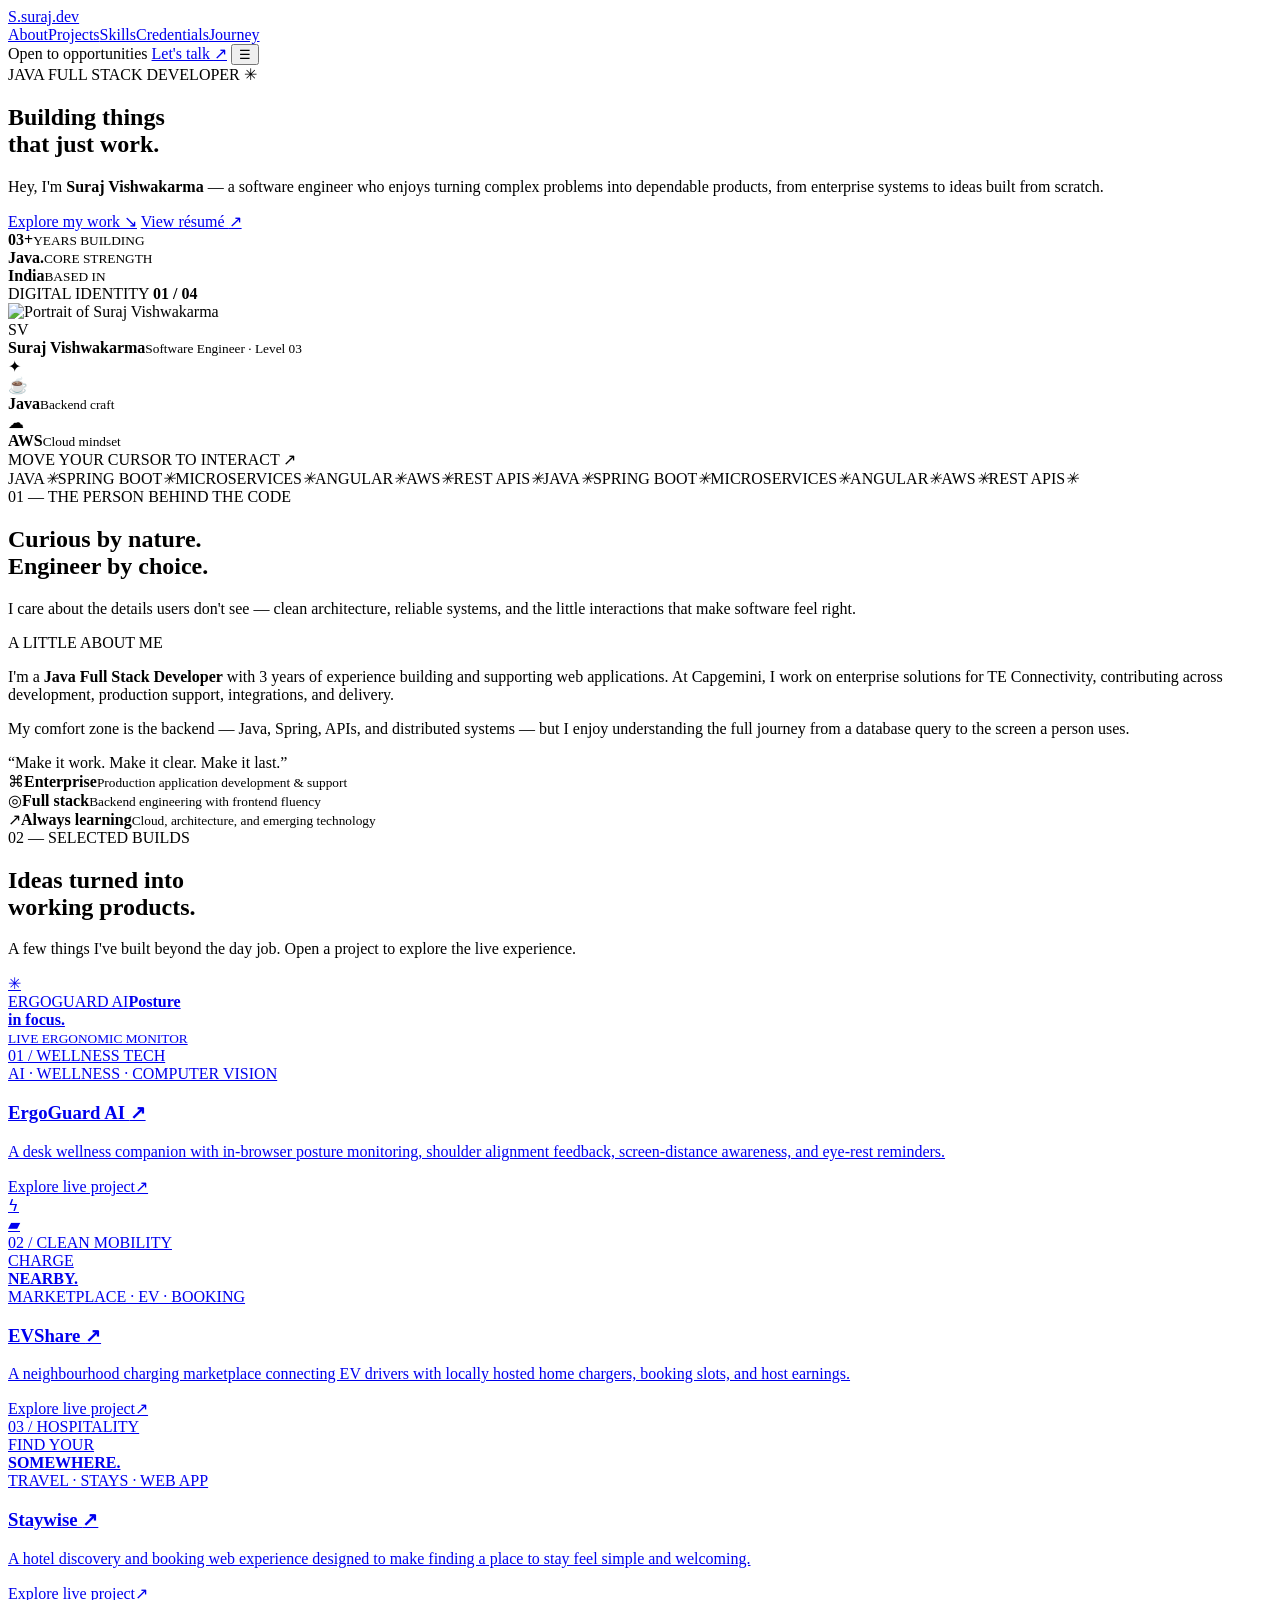
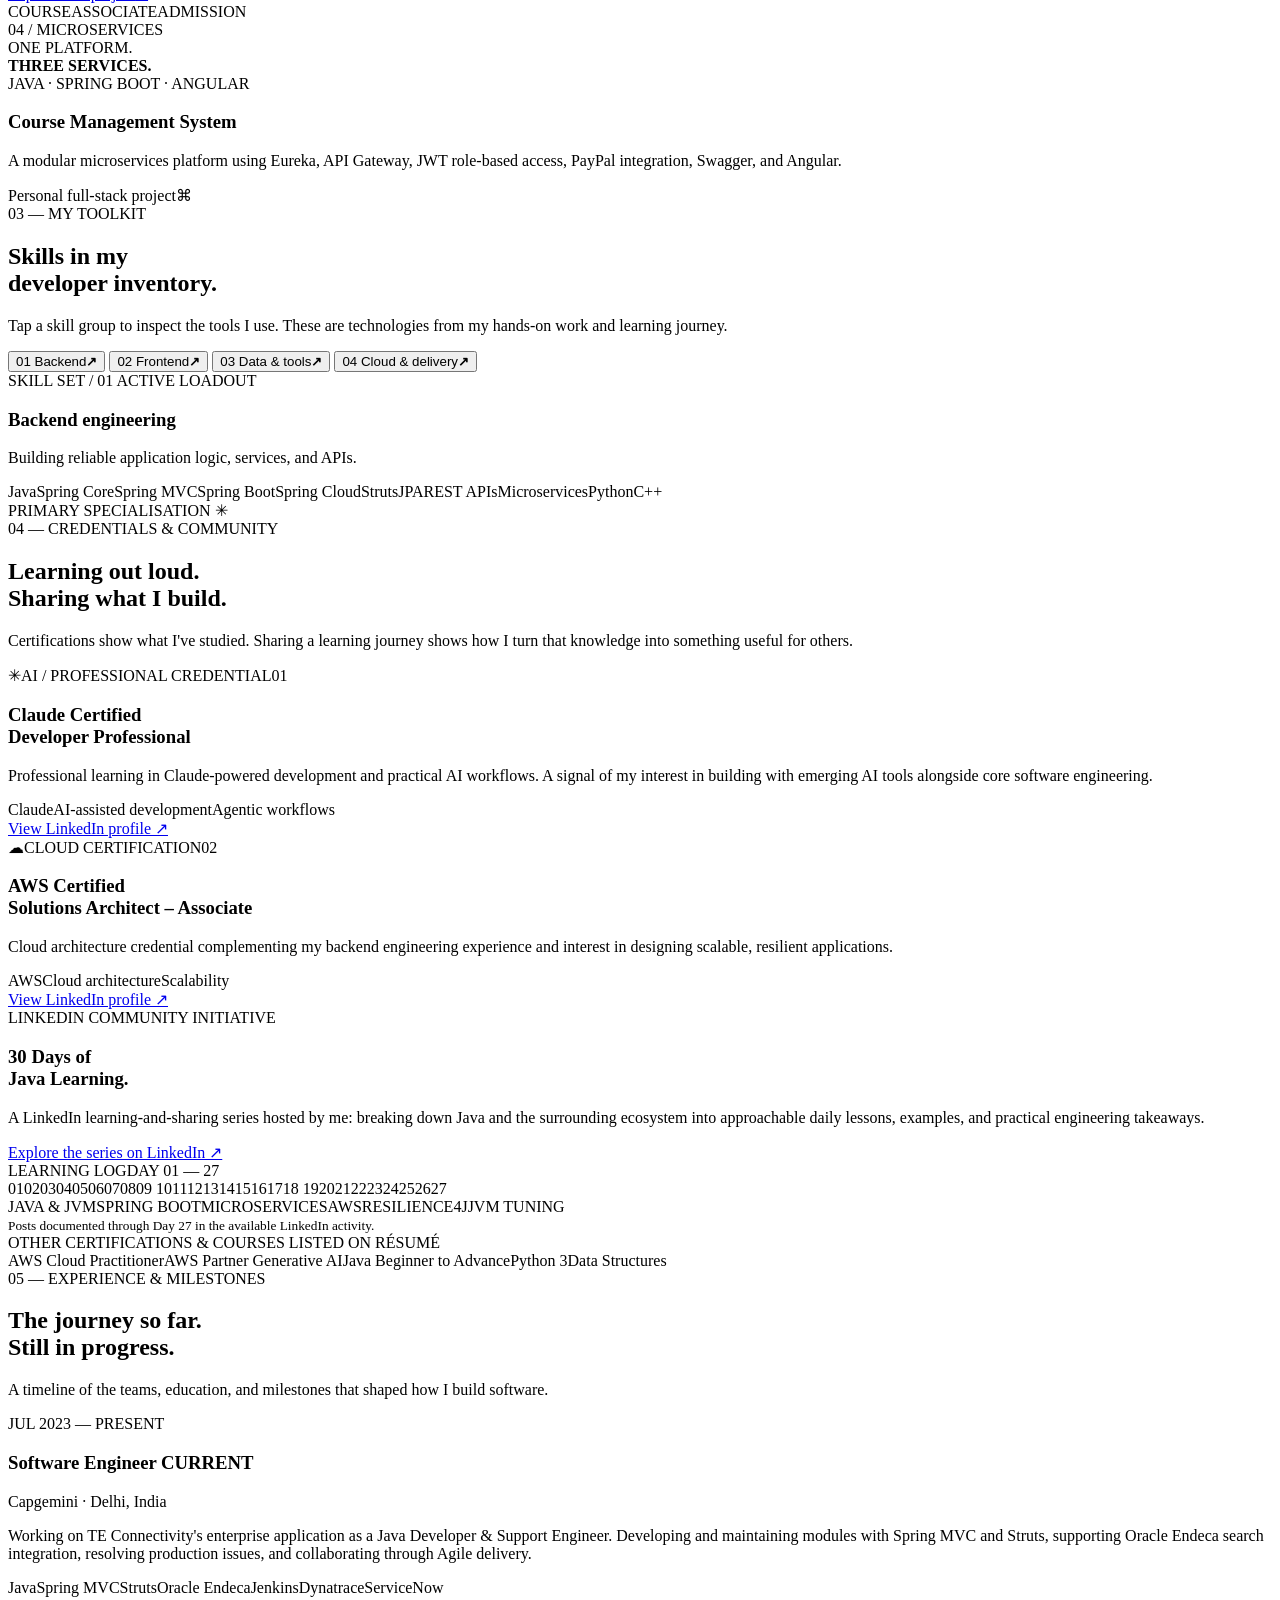
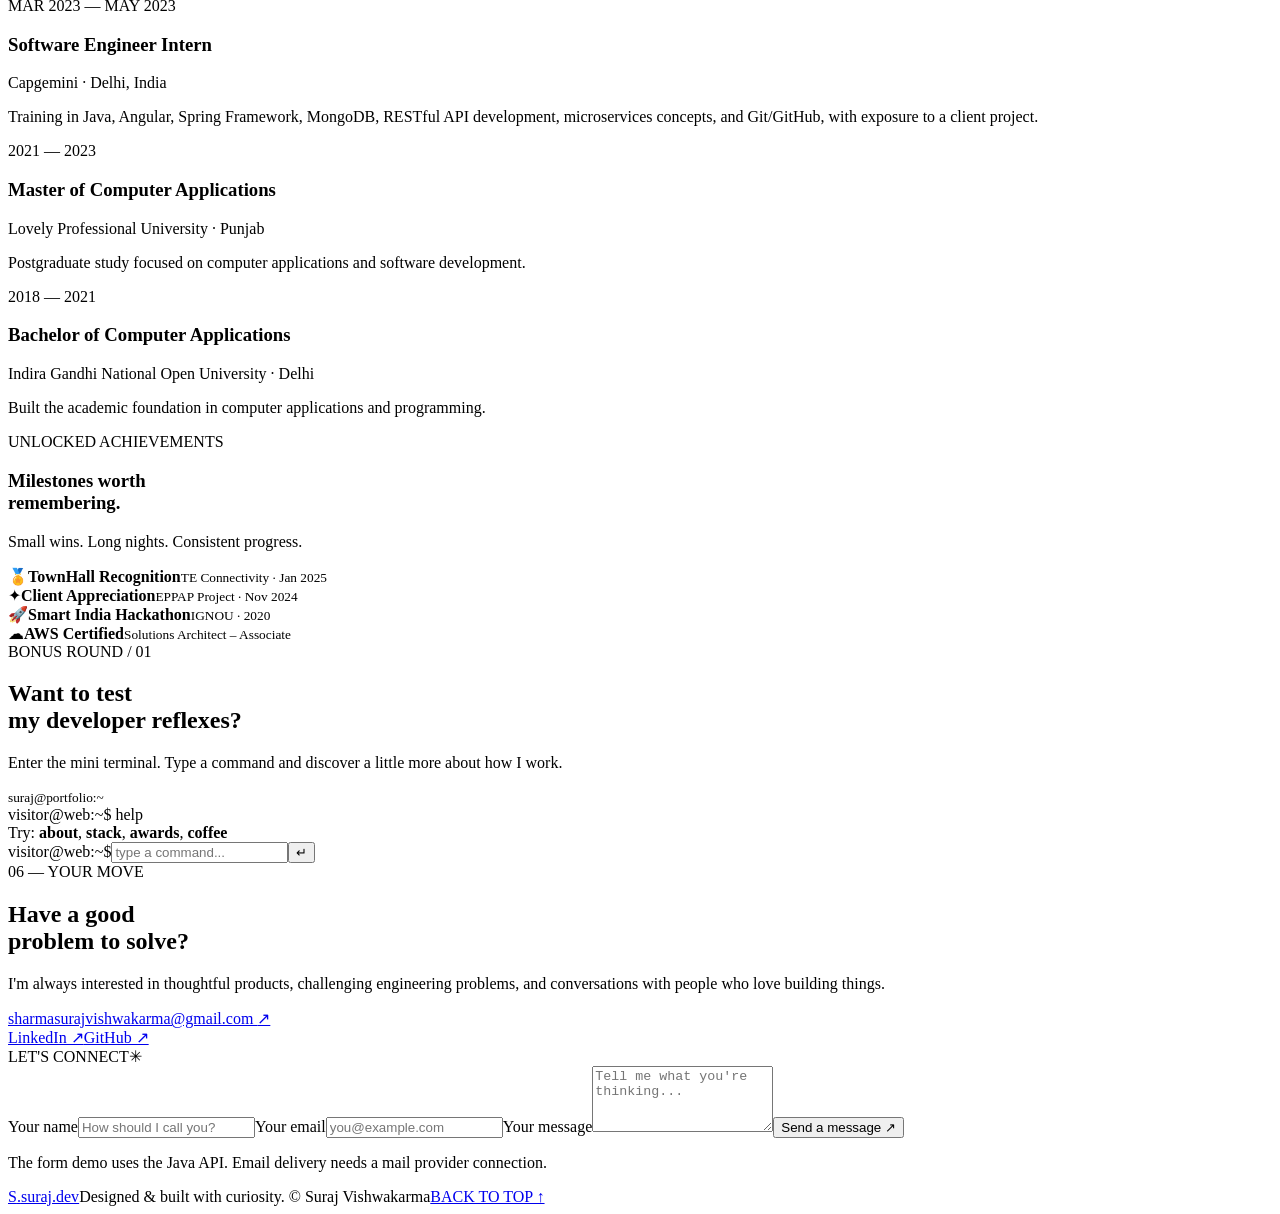
==== src/main/resources/static/index.html @ 5353307d "Portfolio" ====
<!DOCTYPE html>
<html lang="en">
<head>
  <meta charset="UTF-8">
  <meta name="viewport" content="width=device-width, initial-scale=1.0">
  <meta name="theme-color" content="#090d13">
  <meta name="description" content="Suraj Vishwakarma — Java Full Stack Developer building reliable enterprise applications and thoughtful digital products.">
  <title>Suraj Vishwakarma — Java Full Stack Developer</title>
  <link rel="preconnect" href="https://fonts.googleapis.com">
  <link rel="preconnect" href="https://fonts.gstatic.com" crossorigin>
  <link href="https://fonts.googleapis.com/css2?family=DM+Mono:wght@400;500&family=Manrope:wght@400;500;600;700;800&display=swap" rel="stylesheet">
  <link rel="stylesheet" href="/css/styles.css">
</head>
<body>
  <div class="noise"></div>
  <div class="scroll-progress" id="scrollProgress"></div>
  <header class="topbar">
    <a class="brand" href="#home" aria-label="Suraj home"><span class="brand-mark">S<span>.</span></span><span>suraj<span class="muted">.dev</span></span></a>
    <nav class="nav-links" id="navLinks">
      <a href="#about">About</a><a href="#work">Projects</a><a href="#skills">Skills</a><a href="#credentials">Credentials</a><a href="#journey">Journey</a>
    </nav>
    <div class="nav-actions">
      <span class="availability"><i></i> Open to opportunities</span>
      <a class="nav-cta" href="#contact">Let's talk <span>↗</span></a>
      <button class="menu-toggle" id="menuToggle" aria-label="Toggle navigation">☰</button>
    </div>
  </header>

  <main>
    <section class="hero section-shell" id="home">
      <div class="hero-copy">
        <div class="eyebrow"><span class="eyebrow-line"></span> JAVA FULL STACK DEVELOPER <span class="eyebrow-dot">✳</span></div>
        <h1>Building things<br>that <span class="gradient-text">just work.</span></h1>
        <p class="hero-intro">Hey, I'm <strong>Suraj Vishwakarma</strong> — a software engineer who enjoys turning complex problems into dependable products, from enterprise systems to ideas built from scratch.</p>
        <div class="hero-buttons">
          <a class="button button-primary" href="#work">Explore my work <span>↘</span></a>
          <a class="button button-quiet" href="/Suraj_Vishwakarma_Resume.pdf" target="_blank" rel="noreferrer">View résumé <span>↗</span></a>
        </div>
        <div class="hero-meta">
          <div><strong>03<span>+</span></strong><small>YEARS BUILDING</small></div>
          <div><strong>Java<span>.</span></strong><small>CORE STRENGTH</small></div>
          <div><strong>India</strong><small>BASED IN</small></div>
        </div>
      </div>

      <div class="hero-visual">
        <div class="orbit orbit-one"></div><div class="orbit orbit-two"></div>
        <div class="visual-label label-top"><span class="live-pulse"></span> DIGITAL IDENTITY <b>01 / 04</b></div>
        <div id="avatar-stage" aria-label="Interactive 3D portrait scene">
          <div class="avatar-fallback"><img src="/images/suraj.png" alt="Portrait of Suraj Vishwakarma"></div>
          <div class="avatar-caption"><span>SV</span><div><strong>Suraj Vishwakarma</strong><small>Software Engineer · Level 03</small></div><span class="caption-spark">✦</span></div>
        </div>
        <div class="floating-chip chip-java"><span class="chip-icon">☕</span><div><b>Java</b><small>Backend craft</small></div></div>
        <div class="floating-chip chip-cloud"><span class="chip-icon">☁</span><div><b>AWS</b><small>Cloud mindset</small></div></div>
        <div class="visual-label label-bottom">MOVE YOUR CURSOR <span>TO INTERACT ↗</span></div>
      </div>
    </section>

    <section class="ticker" aria-label="Technology stack">
      <div class="ticker-track"><span>JAVA</span><i>✳</i><span>SPRING BOOT</span><i>✳</i><span>MICROSERVICES</span><i>✳</i><span>ANGULAR</span><i>✳</i><span>AWS</span><i>✳</i><span>REST APIS</span><i>✳</i><span>JAVA</span><i>✳</i><span>SPRING BOOT</span><i>✳</i><span>MICROSERVICES</span><i>✳</i><span>ANGULAR</span><i>✳</i><span>AWS</span><i>✳</i><span>REST APIS</span><i>✳</i></div>
    </section>

    <section class="section-shell about-section" id="about">
      <div class="section-heading"><div><span class="section-kicker">01 — THE PERSON BEHIND THE CODE</span><h2>Curious by nature.<br><span class="muted-heading">Engineer by choice.</span></h2></div><p class="heading-aside">I care about the details users don't see — clean architecture, reliable systems, and the little interactions that make software feel right.</p></div>
      <div class="about-grid">
        <article class="about-card main-about">
          <span class="card-index">A LITTLE ABOUT ME</span>
          <p>I'm a <strong>Java Full Stack Developer</strong> with 3 years of experience building and supporting web applications. At Capgemini, I work on enterprise solutions for TE Connectivity, contributing across development, production support, integrations, and delivery.</p>
          <p>My comfort zone is the backend — Java, Spring, APIs, and distributed systems — but I enjoy understanding the full journey from a database query to the screen a person uses.</p>
          <div class="quote-line">“Make it work. Make it clear. Make it last.”</div>
        </article>
        <article class="stat-card"><span class="stat-symbol">⌘</span><strong>Enterprise</strong><small>Production application development & support</small></article>
        <article class="stat-card"><span class="stat-symbol">◎</span><strong>Full stack</strong><small>Backend engineering with frontend fluency</small></article>
        <article class="stat-card"><span class="stat-symbol">↗</span><strong>Always learning</strong><small>Cloud, architecture, and emerging technology</small></article>
      </div>
    </section>

    <section class="section-shell projects-section" id="work">
      <div class="section-heading"><div><span class="section-kicker">02 — SELECTED BUILDS</span><h2>Ideas turned into<br><span class="muted-heading">working products.</span></h2></div><p class="heading-aside">A few things I've built beyond the day job. Open a project to explore the live experience.</p></div>
      <div class="project-grid">
        <a class="project-card project-featured" href="https://ergoguard-ai.onrender.com/" target="_blank" rel="noreferrer">
          <div class="project-art ergo-art"><div class="art-orbit"></div><div class="art-crosshair">✳</div><div class="art-window"><span>ERGOGUARD AI</span><strong>Posture<br>in focus.</strong><div class="mini-metrics"><i></i><i></i><i></i><i></i><i></i></div><small>LIVE ERGONOMIC MONITOR</small></div><span class="art-tag">01 / WELLNESS TECH</span></div>
          <div class="project-info"><div><span class="project-type">AI · WELLNESS · COMPUTER VISION</span><h3>ErgoGuard AI <span>↗</span></h3><p>A desk wellness companion with in-browser posture monitoring, shoulder alignment feedback, screen-distance awareness, and eye-rest reminders.</p></div><div class="project-foot"><span>Explore live project</span><span class="arrow-circle">↗</span></div></div>
        </a>
        <a class="project-card" href="https://evshare-web.onrender.com/" target="_blank" rel="noreferrer">
          <div class="project-art ev-art"><div class="ev-bolt">ϟ</div><div class="ev-road"></div><div class="ev-car">▰</div><span class="art-tag">02 / CLEAN MOBILITY</span><div class="ev-copy">CHARGE<br><b>NEARBY.</b></div></div>
          <div class="project-info"><div><span class="project-type">MARKETPLACE · EV · BOOKING</span><h3>EVShare <span>↗</span></h3><p>A neighbourhood charging marketplace connecting EV drivers with locally hosted home chargers, booking slots, and host earnings.</p></div><div class="project-foot"><span>Explore live project</span><span class="arrow-circle">↗</span></div></div>
        </a>
        <a class="project-card" href="https://staywise-web.onrender.com/" target="_blank" rel="noreferrer">
          <div class="project-art stay-art"><div class="stay-sun"></div><div class="stay-building"><i></i><i></i><i></i><i></i><i></i><i></i></div><span class="art-tag">03 / HOSPITALITY</span><div class="stay-copy">FIND YOUR<br><b>SOMEWHERE.</b></div></div>
          <div class="project-info"><div><span class="project-type">TRAVEL · STAYS · WEB APP</span><h3>Staywise <span>↗</span></h3><p>A hotel discovery and booking web experience designed to make finding a place to stay feel simple and welcoming.</p></div><div class="project-foot"><span>Explore live project</span><span class="arrow-circle">↗</span></div></div>
        </a>
        <article class="project-card">
          <div class="project-art course-art"><div class="course-stack"><span>COURSE</span><span>ASSOCIATE</span><span>ADMISSION</span></div><span class="art-tag">04 / MICROSERVICES</span><div class="course-caption">ONE PLATFORM.<br><b>THREE SERVICES.</b></div></div>
          <div class="project-info"><div><span class="project-type">JAVA · SPRING BOOT · ANGULAR</span><h3>Course Management System</h3><p>A modular microservices platform using Eureka, API Gateway, JWT role-based access, PayPal integration, Swagger, and Angular.</p></div><div class="project-foot"><span>Personal full-stack project</span><span class="arrow-circle">⌘</span></div></div>
        </article>
      </div>
    </section>

    <section class="section-shell skills-section" id="skills">
      <div class="section-heading"><div><span class="section-kicker">03 — MY TOOLKIT</span><h2>Skills in my<br><span class="muted-heading">developer inventory.</span></h2></div><p class="heading-aside">Tap a skill group to inspect the tools I use. These are technologies from my hands-on work and learning journey.</p></div>
      <div class="skills-layout">
        <div class="skill-tabs" role="tablist">
          <button class="skill-tab active" data-skill="backend" role="tab">01 <span>Backend</span><b>↗</b></button>
          <button class="skill-tab" data-skill="frontend" role="tab">02 <span>Frontend</span><b>↗</b></button>
          <button class="skill-tab" data-skill="data" role="tab">03 <span>Data & tools</span><b>↗</b></button>
          <button class="skill-tab" data-skill="cloud" role="tab">04 <span>Cloud & delivery</span><b>↗</b></button>
        </div>
        <div class="skill-panel" id="skillPanel"><div class="skill-panel-top"><span>SKILL SET / 01</span><span class="panel-live"><i></i> ACTIVE LOADOUT</span></div><h3>Backend engineering</h3><p>Building reliable application logic, services, and APIs.</p><div class="skill-pills"><span>Java</span><span>Spring Core</span><span>Spring MVC</span><span>Spring Boot</span><span>Spring Cloud</span><span>Struts</span><span>JPA</span><span>REST APIs</span><span>Microservices</span><span>Python</span><span>C++</span></div><div class="skill-panel-bottom">PRIMARY SPECIALISATION <span>✳</span></div></div>
      </div>
    </section>

    <section class="section-shell credentials-section" id="credentials">
      <div class="section-heading"><div><span class="section-kicker">04 — CREDENTIALS & COMMUNITY</span><h2>Learning out loud.<br><span class="muted-heading">Sharing what I build.</span></h2></div><p class="heading-aside">Certifications show what I've studied. Sharing a learning journey shows how I turn that knowledge into something useful for others.</p></div>
      <div class="credential-grid">
        <article class="credential-card claude-card">
          <div class="credential-top"><span class="credential-icon">✳</span><span class="credential-label">AI / PROFESSIONAL CREDENTIAL</span><span class="credential-number">01</span></div>
          <h3>Claude Certified<br><span>Developer Professional</span></h3>
          <p>Professional learning in Claude-powered development and practical AI workflows. A signal of my interest in building with emerging AI tools alongside core software engineering.</p>
          <div class="credential-tags"><span>Claude</span><span>AI-assisted development</span><span>Agentic workflows</span></div>
          <a href="https://www.linkedin.com/in/surajvishwakarma99" target="_blank" rel="noreferrer">View LinkedIn profile ↗</a>
        </article>
        <article class="credential-card aws-card">
          <div class="credential-top"><span class="credential-icon">☁</span><span class="credential-label">CLOUD CERTIFICATION</span><span class="credential-number">02</span></div>
          <h3>AWS Certified<br><span>Solutions Architect – Associate</span></h3>
          <p>Cloud architecture credential complementing my backend engineering experience and interest in designing scalable, resilient applications.</p>
          <div class="credential-tags"><span>AWS</span><span>Cloud architecture</span><span>Scalability</span></div>
          <a href="https://www.linkedin.com/in/surajvishwakarma99" target="_blank" rel="noreferrer">View LinkedIn profile ↗</a>
        </article>
      </div>
      <article class="learning-feature">
        <div class="learning-copy">
          <span class="section-kicker">LINKEDIN COMMUNITY INITIATIVE</span>
          <h3>30 Days of<br><span class="gradient-text">Java Learning.</span></h3>
          <p>A LinkedIn learning-and-sharing series hosted by me: breaking down Java and the surrounding ecosystem into approachable daily lessons, examples, and practical engineering takeaways.</p>
          <a class="learning-link" href="https://www.linkedin.com/in/surajvishwakarma99" target="_blank" rel="noreferrer">Explore the series on LinkedIn ↗</a>
        </div>
        <div class="learning-progress">
          <div class="learning-progress-head"><span>LEARNING LOG</span><span>DAY 01 — 27</span></div>
          <div class="learning-days" aria-label="Days 1 to 27 of the learning series">
            <span>01</span><span>02</span><span>03</span><span>04</span><span>05</span><span>06</span><span>07</span><span>08</span><span>09</span>
            <span>10</span><span>11</span><span>12</span><span>13</span><span>14</span><span>15</span><span>16</span><span>17</span><span>18</span>
            <span>19</span><span>20</span><span>21</span><span>22</span><span>23</span><span>24</span><span>25</span><span>26</span><span>27</span>
          </div>
          <div class="learning-topics"><span>JAVA & JVM</span><span>SPRING BOOT</span><span>MICROSERVICES</span><span>AWS</span><span>RESILIENCE4J</span><span>JVM TUNING</span></div>
          <small>Posts documented through Day 27 in the available LinkedIn activity.</small>
        </div>
      </article>
      <div class="other-certifications">
        <span class="section-kicker">OTHER CERTIFICATIONS & COURSES LISTED ON RÉSUMÉ</span>
        <div class="other-cert-list"><span>AWS Cloud Practitioner</span><span>AWS Partner Generative AI</span><span>Java Beginner to Advance</span><span>Python 3</span><span>Data Structures</span></div>
      </div>
    </section>

    <section class="section-shell journey-section" id="journey">
      <div class="section-heading"><div><span class="section-kicker">05 — EXPERIENCE & MILESTONES</span><h2>The journey so far.<br><span class="muted-heading">Still in progress.</span></h2></div><p class="heading-aside">A timeline of the teams, education, and milestones that shaped how I build software.</p></div>
      <div class="timeline">
        <div class="timeline-item"><div class="timeline-date">JUL 2023 — PRESENT</div><div class="timeline-marker active-marker"></div><div class="timeline-content"><div class="timeline-top"><h3>Software Engineer <span class="current-tag">CURRENT</span></h3><span>Capgemini · Delhi, India</span></div><p>Working on TE Connectivity's enterprise application as a Java Developer & Support Engineer. Developing and maintaining modules with Spring MVC and Struts, supporting Oracle Endeca search integration, resolving production issues, and collaborating through Agile delivery.</p><div class="timeline-tags"><span>Java</span><span>Spring MVC</span><span>Struts</span><span>Oracle Endeca</span><span>Jenkins</span><span>Dynatrace</span><span>ServiceNow</span></div></div></div>
        <div class="timeline-item"><div class="timeline-date">MAR 2023 — MAY 2023</div><div class="timeline-marker"></div><div class="timeline-content"><div class="timeline-top"><h3>Software Engineer Intern</h3><span>Capgemini · Delhi, India</span></div><p>Training in Java, Angular, Spring Framework, MongoDB, RESTful API development, microservices concepts, and Git/GitHub, with exposure to a client project.</p></div></div>
        <div class="timeline-item"><div class="timeline-date">2021 — 2023</div><div class="timeline-marker"></div><div class="timeline-content"><div class="timeline-top"><h3>Master of Computer Applications</h3><span>Lovely Professional University · Punjab</span></div><p>Postgraduate study focused on computer applications and software development.</p></div></div>
        <div class="timeline-item"><div class="timeline-date">2018 — 2021</div><div class="timeline-marker"></div><div class="timeline-content"><div class="timeline-top"><h3>Bachelor of Computer Applications</h3><span>Indira Gandhi National Open University · Delhi</span></div><p>Built the academic foundation in computer applications and programming.</p></div></div>
      </div>
      <div class="achievement-row">
        <div class="achievement-intro"><span class="section-kicker">UNLOCKED ACHIEVEMENTS</span><h3>Milestones worth<br>remembering.</h3><p>Small wins. Long nights. Consistent progress.</p></div>
        <div class="achievement"><span class="achievement-icon">🏅</span><b>TownHall Recognition</b><small>TE Connectivity · Jan 2025</small></div>
        <div class="achievement"><span class="achievement-icon">✦</span><b>Client Appreciation</b><small>EPPAP Project · Nov 2024</small></div>
        <div class="achievement"><span class="achievement-icon">🚀</span><b>Smart India Hackathon</b><small>IGNOU · 2020</small></div>
        <div class="achievement"><span class="achievement-icon">☁</span><b>AWS Certified</b><small>Solutions Architect – Associate</small></div>
      </div>
    </section>

    <section class="section-shell side-quests">
      <div class="quest-card"><div><span class="section-kicker">BONUS ROUND / 01</span><h2>Want to test<br>my <span class="gradient-text">developer reflexes?</span></h2><p>Enter the mini terminal. Type a command and discover a little more about how I work.</p></div><div class="terminal"><div class="terminal-bar"><span></span><span></span><span></span><small>suraj@portfolio:~</small></div><div class="terminal-body"><div class="terminal-line">visitor@web:~$ <span>help</span></div><div class="terminal-output" id="terminalOutput">Try: <b>about</b>, <b>stack</b>, <b>awards</b>, <b>coffee</b></div><form id="terminalForm"><label for="terminalInput">visitor@web:~$</label><input id="terminalInput" autocomplete="off" spellcheck="false" placeholder="type a command..." aria-label="Terminal command"><button aria-label="Run command">↵</button></form></div></div></div>
    </section>

    <section class="section-shell contact-section" id="contact">
      <div class="contact-left"><span class="section-kicker">06 — YOUR MOVE</span><h2>Have a good<br>problem to <span class="gradient-text">solve?</span></h2><p>I'm always interested in thoughtful products, challenging engineering problems, and conversations with people who love building things.</p><a class="email-link" href="mailto:sharmasurajvishwakarma@gmail.com">sharmasurajvishwakarma@gmail.com <span>↗</span></a><div class="social-links"><a href="https://www.linkedin.com/in/surajvishwakarma99" target="_blank" rel="noreferrer">LinkedIn ↗</a><a href="https://github.com/surajwakka" target="_blank" rel="noreferrer">GitHub ↗</a></div></div>
      <form class="contact-form" id="contactForm"><div class="form-heading"><span>LET'S CONNECT</span><span class="form-spark">✳</span></div><label>Your name<input name="name" required maxlength="80" placeholder="How should I call you?"></label><label>Your email<input name="email" type="email" required maxlength="160" placeholder="you@example.com"></label><label>Your message<textarea name="message" required maxlength="2000" rows="4" placeholder="Tell me what you're thinking..."></textarea></label><button class="button button-primary form-submit" type="submit">Send a message <span>↗</span></button><p class="form-status" id="formStatus" aria-live="polite">The form demo uses the Java API. Email delivery needs a mail provider connection.</p></form>
    </section>
  </main>

  <footer class="footer"><a class="brand" href="#home"><span class="brand-mark">S<span>.</span></span><span>suraj<span class="muted">.dev</span></span></a><span>Designed & built with curiosity. © <span id="year"></span> Suraj Vishwakarma</span><a href="#home">BACK TO TOP ↑</a></footer>
  <div class="toast" id="toast"></div>
  <script type="module" src="/js/app.js"></script>
</body>
</html>
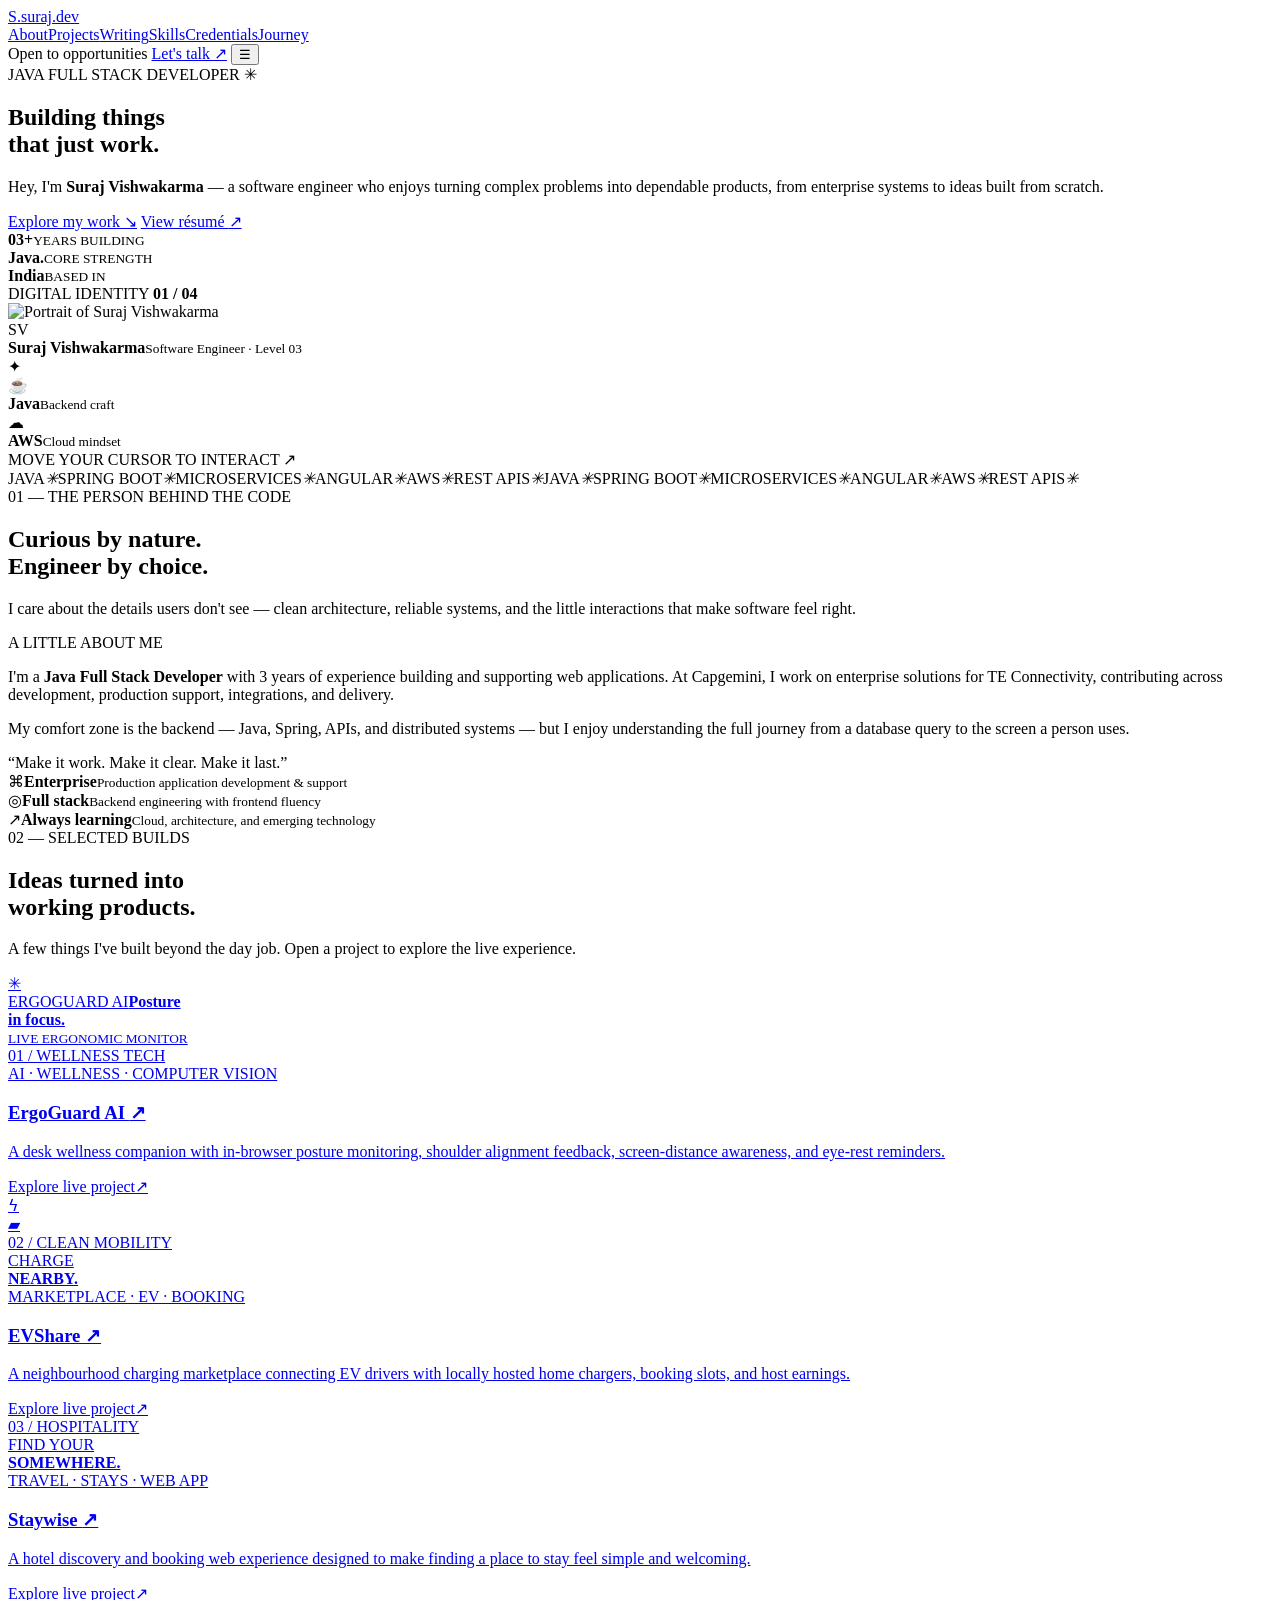
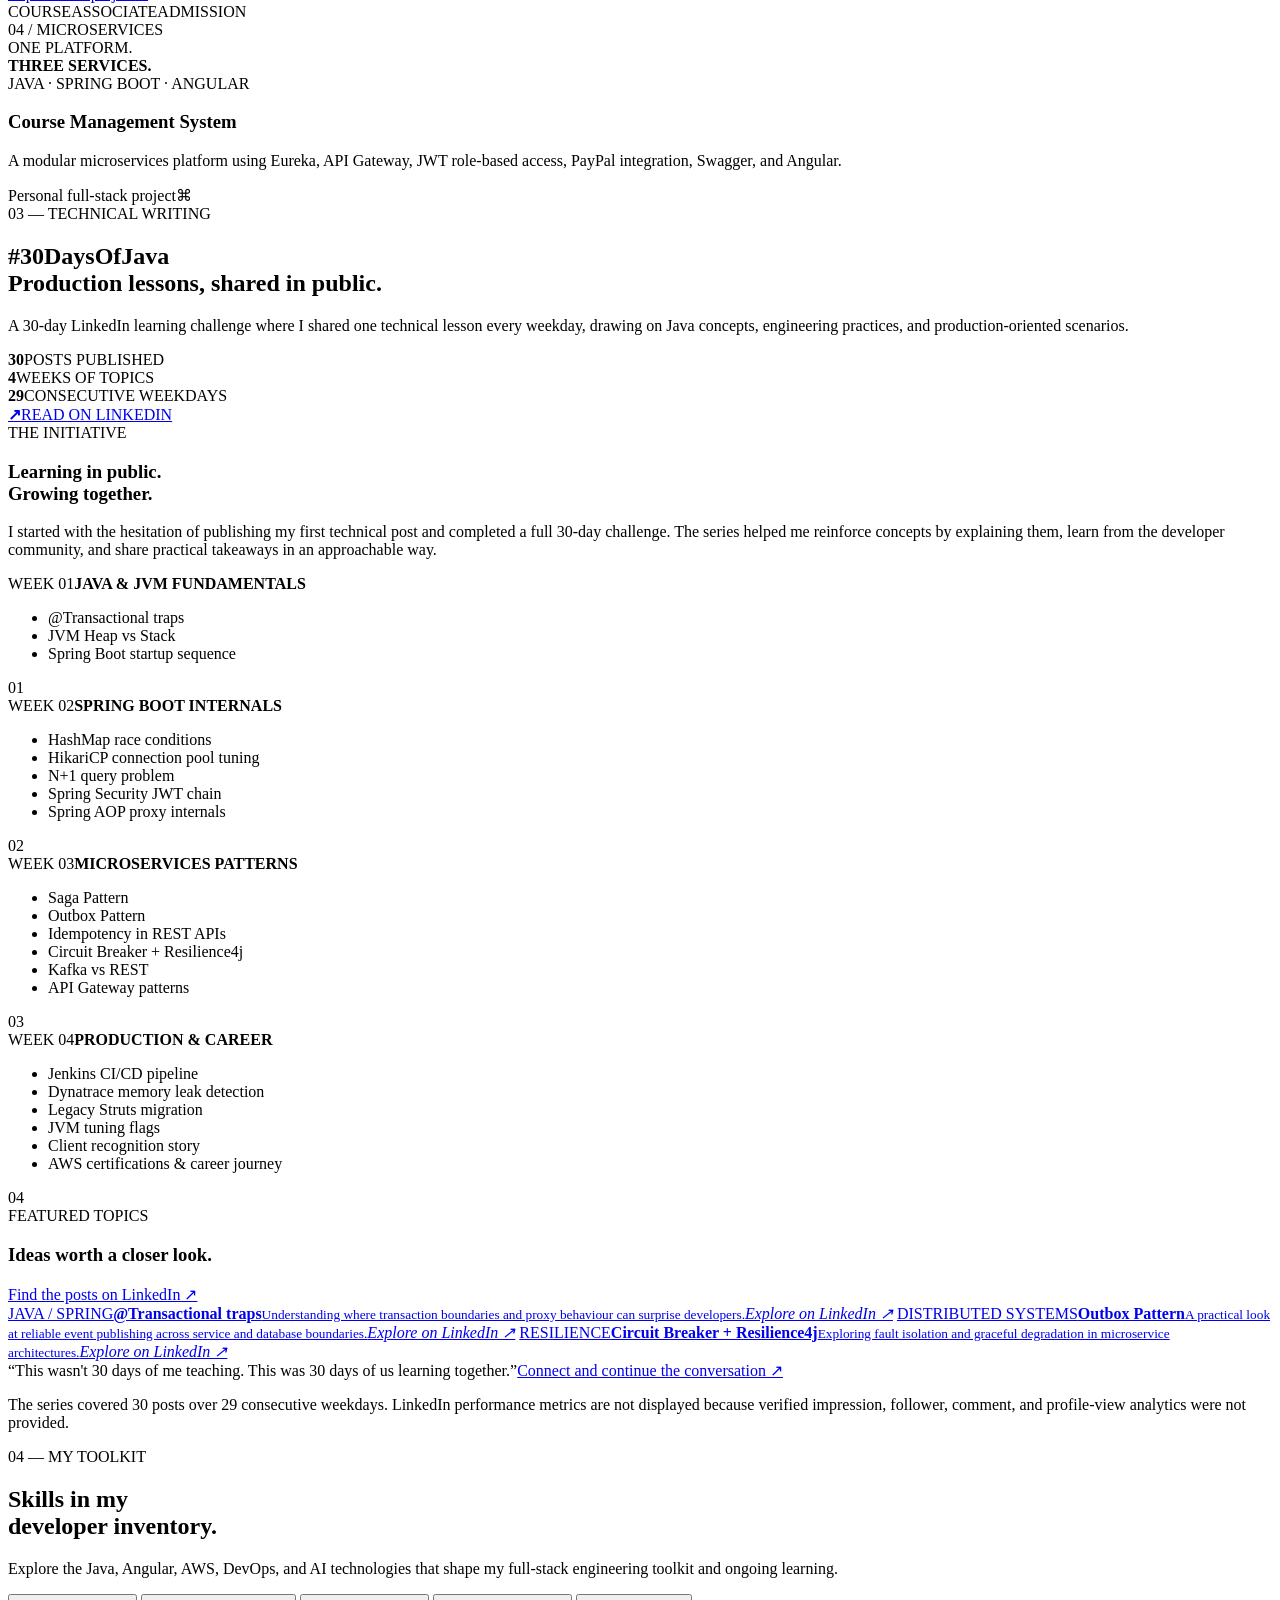
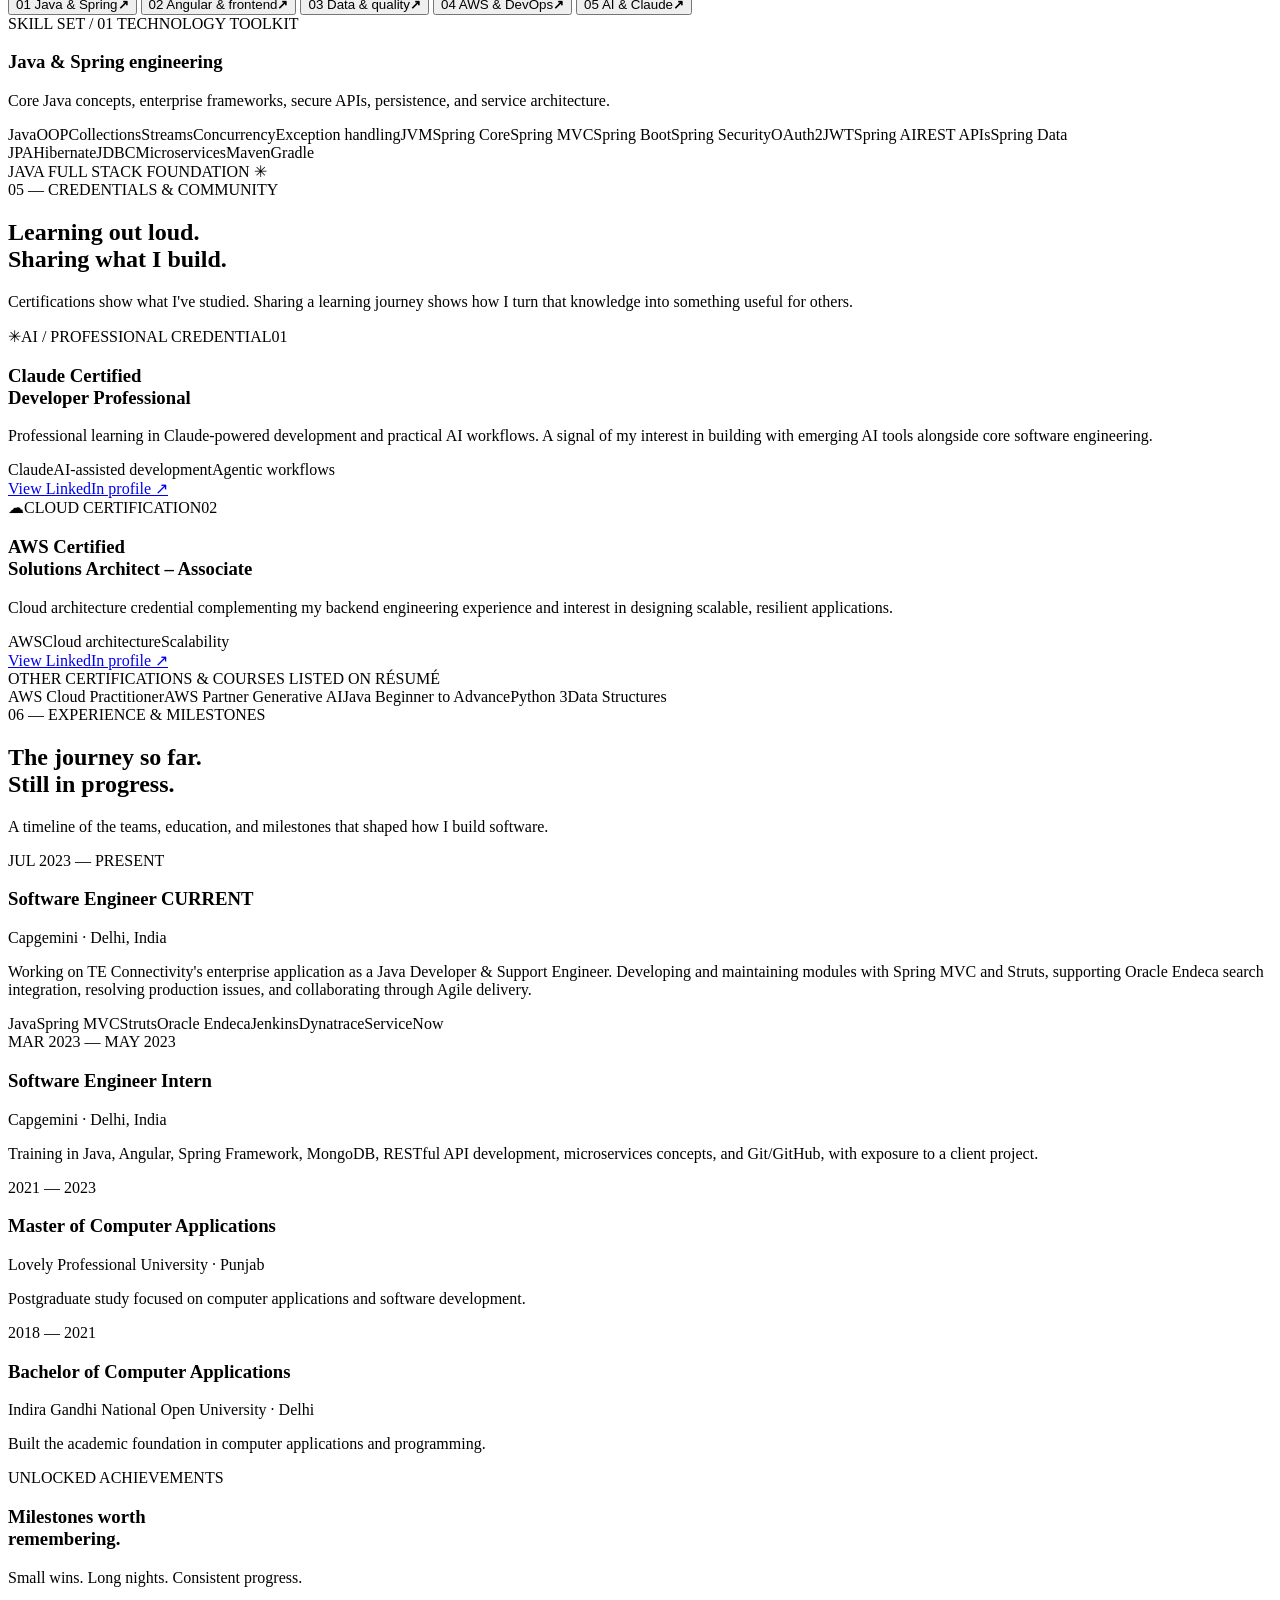
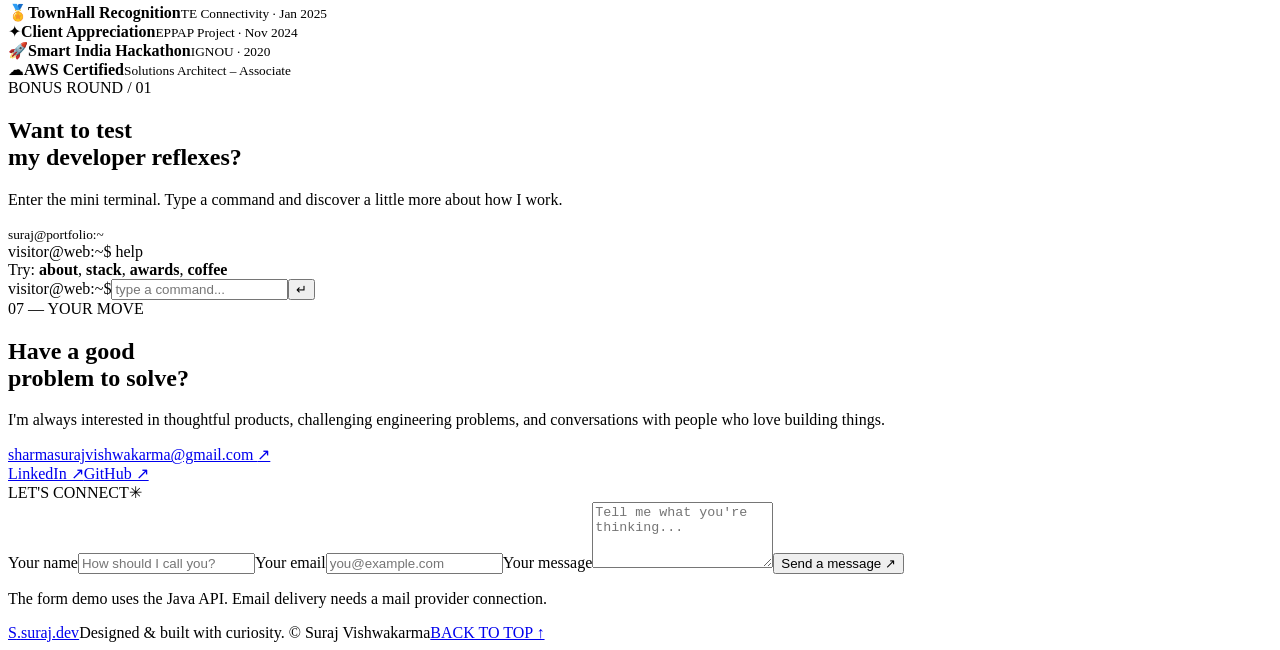
==== commit 6eed8d37: "Updated Skills and Certification" ====
--- a/src/main/resources/static/index.html
+++ b/src/main/resources/static/index.html
@@ -17,7 +17,7 @@
   <header class="topbar">
     <a class="brand" href="#home" aria-label="Suraj home"><span class="brand-mark">S<span>.</span></span><span>suraj<span class="muted">.dev</span></span></a>
     <nav class="nav-links" id="navLinks">
-      <a href="#about">About</a><a href="#work">Projects</a><a href="#skills">Skills</a><a href="#credentials">Credentials</a><a href="#journey">Journey</a>
+      <a href="#about">About</a><a href="#work">Projects</a><a href="#writing">Writing</a><a href="#skills">Skills</a><a href="#credentials">Credentials</a><a href="#journey">Journey</a>
     </nav>
     <div class="nav-actions">
       <span class="availability"><i></i> Open to opportunities</span>
@@ -97,21 +97,52 @@
       </div>
     </section>
 
+    <section class="section-shell writing-section" id="writing">
+      <div class="section-heading"><div><span class="section-kicker">03 — TECHNICAL WRITING</span><h2>#30DaysOfJava<br><span class="muted-heading">Production lessons, shared in public.</span></h2></div><p class="heading-aside">A 30-day LinkedIn learning challenge where I shared one technical lesson every weekday, drawing on Java concepts, engineering practices, and production-oriented scenarios.</p></div>
+      <div class="writing-stats">
+        <div><strong>30</strong><span>POSTS PUBLISHED</span></div>
+        <div><strong>4</strong><span>WEEKS OF TOPICS</span></div>
+        <div><strong>29</strong><span>CONSECUTIVE WEEKDAYS</span></div>
+        <a href="https://www.linkedin.com/in/surajvishwakarma99" target="_blank" rel="noreferrer"><strong>↗</strong><span>READ ON LINKEDIN</span></a>
+      </div>
+      <div class="writing-intro">
+        <div><span class="section-kicker">THE INITIATIVE</span><h3>Learning in public.<br><span class="gradient-text">Growing together.</span></h3></div>
+        <p>I started with the hesitation of publishing my first technical post and completed a full 30-day challenge. The series helped me reinforce concepts by explaining them, learn from the developer community, and share practical takeaways in an approachable way.</p>
+      </div>
+      <div class="writing-weeks">
+        <article class="writing-week"><div class="week-head"><span>WEEK 01</span><b>JAVA & JVM FUNDAMENTALS</b></div><ul><li>@Transactional traps</li><li>JVM Heap vs Stack</li><li>Spring Boot startup sequence</li></ul><span class="week-mark">01</span></article>
+        <article class="writing-week"><div class="week-head"><span>WEEK 02</span><b>SPRING BOOT INTERNALS</b></div><ul><li>HashMap race conditions</li><li>HikariCP connection pool tuning</li><li>N+1 query problem</li><li>Spring Security JWT chain</li><li>Spring AOP proxy internals</li></ul><span class="week-mark">02</span></article>
+        <article class="writing-week"><div class="week-head"><span>WEEK 03</span><b>MICROSERVICES PATTERNS</b></div><ul><li>Saga Pattern</li><li>Outbox Pattern</li><li>Idempotency in REST APIs</li><li>Circuit Breaker + Resilience4j</li><li>Kafka vs REST</li><li>API Gateway patterns</li></ul><span class="week-mark">03</span></article>
+        <article class="writing-week"><div class="week-head"><span>WEEK 04</span><b>PRODUCTION & CAREER</b></div><ul><li>Jenkins CI/CD pipeline</li><li>Dynatrace memory leak detection</li><li>Legacy Struts migration</li><li>JVM tuning flags</li><li>Client recognition story</li><li>AWS certifications & career journey</li></ul><span class="week-mark">04</span></article>
+      </div>
+      <div class="featured-writing">
+        <div class="featured-writing-heading"><div><span class="section-kicker">FEATURED TOPICS</span><h3>Ideas worth a closer look.</h3></div><a href="https://www.linkedin.com/in/surajvishwakarma99" target="_blank" rel="noreferrer">Find the posts on LinkedIn ↗</a></div>
+        <div class="featured-posts">
+          <a href="https://www.linkedin.com/in/surajvishwakarma99" target="_blank" rel="noreferrer"><span>JAVA / SPRING</span><b>@Transactional traps</b><small>Understanding where transaction boundaries and proxy behaviour can surprise developers.</small><i>Explore on LinkedIn ↗</i></a>
+          <a href="https://www.linkedin.com/in/surajvishwakarma99" target="_blank" rel="noreferrer"><span>DISTRIBUTED SYSTEMS</span><b>Outbox Pattern</b><small>A practical look at reliable event publishing across service and database boundaries.</small><i>Explore on LinkedIn ↗</i></a>
+          <a href="https://www.linkedin.com/in/surajvishwakarma99" target="_blank" rel="noreferrer"><span>RESILIENCE</span><b>Circuit Breaker + Resilience4j</b><small>Exploring fault isolation and graceful degradation in microservice architectures.</small><i>Explore on LinkedIn ↗</i></a>
+        </div>
+      </div>
+      <div class="writing-reflection"><span>“This wasn't 30 days of me teaching. This was 30 days of us learning together.”</span><a href="https://www.linkedin.com/in/surajvishwakarma99" target="_blank" rel="noreferrer">Connect and continue the conversation ↗</a></div>
+      <p class="writing-note">The series covered 30 posts over 29 consecutive weekdays. LinkedIn performance metrics are not displayed because verified impression, follower, comment, and profile-view analytics were not provided.</p>
+    </section>
+
     <section class="section-shell skills-section" id="skills">
-      <div class="section-heading"><div><span class="section-kicker">03 — MY TOOLKIT</span><h2>Skills in my<br><span class="muted-heading">developer inventory.</span></h2></div><p class="heading-aside">Tap a skill group to inspect the tools I use. These are technologies from my hands-on work and learning journey.</p></div>
+      <div class="section-heading"><div><span class="section-kicker">04 — MY TOOLKIT</span><h2>Skills in my<br><span class="muted-heading">developer inventory.</span></h2></div><p class="heading-aside">Explore the Java, Angular, AWS, DevOps, and AI technologies that shape my full-stack engineering toolkit and ongoing learning.</p></div>
       <div class="skills-layout">
         <div class="skill-tabs" role="tablist">
-          <button class="skill-tab active" data-skill="backend" role="tab">01 <span>Backend</span><b>↗</b></button>
-          <button class="skill-tab" data-skill="frontend" role="tab">02 <span>Frontend</span><b>↗</b></button>
-          <button class="skill-tab" data-skill="data" role="tab">03 <span>Data & tools</span><b>↗</b></button>
-          <button class="skill-tab" data-skill="cloud" role="tab">04 <span>Cloud & delivery</span><b>↗</b></button>
+          <button class="skill-tab active" data-skill="backend" role="tab">01 <span>Java & Spring</span><b>↗</b></button>
+          <button class="skill-tab" data-skill="frontend" role="tab">02 <span>Angular & frontend</span><b>↗</b></button>
+          <button class="skill-tab" data-skill="data" role="tab">03 <span>Data & quality</span><b>↗</b></button>
+          <button class="skill-tab" data-skill="cloud" role="tab">04 <span>AWS & DevOps</span><b>↗</b></button>
+          <button class="skill-tab" data-skill="ai" role="tab">05 <span>AI & Claude</span><b>↗</b></button>
         </div>
-        <div class="skill-panel" id="skillPanel"><div class="skill-panel-top"><span>SKILL SET / 01</span><span class="panel-live"><i></i> ACTIVE LOADOUT</span></div><h3>Backend engineering</h3><p>Building reliable application logic, services, and APIs.</p><div class="skill-pills"><span>Java</span><span>Spring Core</span><span>Spring MVC</span><span>Spring Boot</span><span>Spring Cloud</span><span>Struts</span><span>JPA</span><span>REST APIs</span><span>Microservices</span><span>Python</span><span>C++</span></div><div class="skill-panel-bottom">PRIMARY SPECIALISATION <span>✳</span></div></div>
+        <div class="skill-panel" id="skillPanel"><div class="skill-panel-top"><span>SKILL SET / 01</span><span class="panel-live"><i></i> TECHNOLOGY TOOLKIT</span></div><h3>Java & Spring engineering</h3><p>Core Java concepts, enterprise frameworks, secure APIs, persistence, and service architecture.</p><div class="skill-pills"><span>Java</span><span>OOP</span><span>Collections</span><span>Streams</span><span>Concurrency</span><span>Exception handling</span><span>JVM</span><span>Spring Core</span><span>Spring MVC</span><span>Spring Boot</span><span>Spring Security</span><span>OAuth2</span><span>JWT</span><span>Spring AI</span><span>REST APIs</span><span>Spring Data JPA</span><span>Hibernate</span><span>JDBC</span><span>Microservices</span><span>Maven</span><span>Gradle</span></div><div class="skill-panel-bottom">JAVA FULL STACK FOUNDATION <span>✳</span></div></div>
       </div>
     </section>
 
     <section class="section-shell credentials-section" id="credentials">
-      <div class="section-heading"><div><span class="section-kicker">04 — CREDENTIALS & COMMUNITY</span><h2>Learning out loud.<br><span class="muted-heading">Sharing what I build.</span></h2></div><p class="heading-aside">Certifications show what I've studied. Sharing a learning journey shows how I turn that knowledge into something useful for others.</p></div>
+      <div class="section-heading"><div><span class="section-kicker">05 — CREDENTIALS & COMMUNITY</span><h2>Learning out loud.<br><span class="muted-heading">Sharing what I build.</span></h2></div><p class="heading-aside">Certifications show what I've studied. Sharing a learning journey shows how I turn that knowledge into something useful for others.</p></div>
       <div class="credential-grid">
         <article class="credential-card claude-card">
           <div class="credential-top"><span class="credential-icon">✳</span><span class="credential-label">AI / PROFESSIONAL CREDENTIAL</span><span class="credential-number">01</span></div>
@@ -128,24 +159,6 @@
           <a href="https://www.linkedin.com/in/surajvishwakarma99" target="_blank" rel="noreferrer">View LinkedIn profile ↗</a>
         </article>
       </div>
-      <article class="learning-feature">
-        <div class="learning-copy">
-          <span class="section-kicker">LINKEDIN COMMUNITY INITIATIVE</span>
-          <h3>30 Days of<br><span class="gradient-text">Java Learning.</span></h3>
-          <p>A LinkedIn learning-and-sharing series hosted by me: breaking down Java and the surrounding ecosystem into approachable daily lessons, examples, and practical engineering takeaways.</p>
-          <a class="learning-link" href="https://www.linkedin.com/in/surajvishwakarma99" target="_blank" rel="noreferrer">Explore the series on LinkedIn ↗</a>
-        </div>
-        <div class="learning-progress">
-          <div class="learning-progress-head"><span>LEARNING LOG</span><span>DAY 01 — 27</span></div>
-          <div class="learning-days" aria-label="Days 1 to 27 of the learning series">
-            <span>01</span><span>02</span><span>03</span><span>04</span><span>05</span><span>06</span><span>07</span><span>08</span><span>09</span>
-            <span>10</span><span>11</span><span>12</span><span>13</span><span>14</span><span>15</span><span>16</span><span>17</span><span>18</span>
-            <span>19</span><span>20</span><span>21</span><span>22</span><span>23</span><span>24</span><span>25</span><span>26</span><span>27</span>
-          </div>
-          <div class="learning-topics"><span>JAVA & JVM</span><span>SPRING BOOT</span><span>MICROSERVICES</span><span>AWS</span><span>RESILIENCE4J</span><span>JVM TUNING</span></div>
-          <small>Posts documented through Day 27 in the available LinkedIn activity.</small>
-        </div>
-      </article>
       <div class="other-certifications">
         <span class="section-kicker">OTHER CERTIFICATIONS & COURSES LISTED ON RÉSUMÉ</span>
         <div class="other-cert-list"><span>AWS Cloud Practitioner</span><span>AWS Partner Generative AI</span><span>Java Beginner to Advance</span><span>Python 3</span><span>Data Structures</span></div>
@@ -153,7 +166,7 @@
     </section>
 
     <section class="section-shell journey-section" id="journey">
-      <div class="section-heading"><div><span class="section-kicker">05 — EXPERIENCE & MILESTONES</span><h2>The journey so far.<br><span class="muted-heading">Still in progress.</span></h2></div><p class="heading-aside">A timeline of the teams, education, and milestones that shaped how I build software.</p></div>
+      <div class="section-heading"><div><span class="section-kicker">06 — EXPERIENCE & MILESTONES</span><h2>The journey so far.<br><span class="muted-heading">Still in progress.</span></h2></div><p class="heading-aside">A timeline of the teams, education, and milestones that shaped how I build software.</p></div>
       <div class="timeline">
         <div class="timeline-item"><div class="timeline-date">JUL 2023 — PRESENT</div><div class="timeline-marker active-marker"></div><div class="timeline-content"><div class="timeline-top"><h3>Software Engineer <span class="current-tag">CURRENT</span></h3><span>Capgemini · Delhi, India</span></div><p>Working on TE Connectivity's enterprise application as a Java Developer & Support Engineer. Developing and maintaining modules with Spring MVC and Struts, supporting Oracle Endeca search integration, resolving production issues, and collaborating through Agile delivery.</p><div class="timeline-tags"><span>Java</span><span>Spring MVC</span><span>Struts</span><span>Oracle Endeca</span><span>Jenkins</span><span>Dynatrace</span><span>ServiceNow</span></div></div></div>
         <div class="timeline-item"><div class="timeline-date">MAR 2023 — MAY 2023</div><div class="timeline-marker"></div><div class="timeline-content"><div class="timeline-top"><h3>Software Engineer Intern</h3><span>Capgemini · Delhi, India</span></div><p>Training in Java, Angular, Spring Framework, MongoDB, RESTful API development, microservices concepts, and Git/GitHub, with exposure to a client project.</p></div></div>
@@ -174,7 +187,7 @@
     </section>
 
     <section class="section-shell contact-section" id="contact">
-      <div class="contact-left"><span class="section-kicker">06 — YOUR MOVE</span><h2>Have a good<br>problem to <span class="gradient-text">solve?</span></h2><p>I'm always interested in thoughtful products, challenging engineering problems, and conversations with people who love building things.</p><a class="email-link" href="mailto:sharmasurajvishwakarma@gmail.com">sharmasurajvishwakarma@gmail.com <span>↗</span></a><div class="social-links"><a href="https://www.linkedin.com/in/surajvishwakarma99" target="_blank" rel="noreferrer">LinkedIn ↗</a><a href="https://github.com/surajwakka" target="_blank" rel="noreferrer">GitHub ↗</a></div></div>
+      <div class="contact-left"><span class="section-kicker">07 — YOUR MOVE</span><h2>Have a good<br>problem to <span class="gradient-text">solve?</span></h2><p>I'm always interested in thoughtful products, challenging engineering problems, and conversations with people who love building things.</p><a class="email-link" href="mailto:sharmasurajvishwakarma@gmail.com">sharmasurajvishwakarma@gmail.com <span>↗</span></a><div class="social-links"><a href="https://www.linkedin.com/in/surajvishwakarma99" target="_blank" rel="noreferrer">LinkedIn ↗</a><a href="https://github.com/surajwakka" target="_blank" rel="noreferrer">GitHub ↗</a></div></div>
       <form class="contact-form" id="contactForm"><div class="form-heading"><span>LET'S CONNECT</span><span class="form-spark">✳</span></div><label>Your name<input name="name" required maxlength="80" placeholder="How should I call you?"></label><label>Your email<input name="email" type="email" required maxlength="160" placeholder="you@example.com"></label><label>Your message<textarea name="message" required maxlength="2000" rows="4" placeholder="Tell me what you're thinking..."></textarea></label><button class="button button-primary form-submit" type="submit">Send a message <span>↗</span></button><p class="form-status" id="formStatus" aria-live="polite">The form demo uses the Java API. Email delivery needs a mail provider connection.</p></form>
     </section>
   </main>
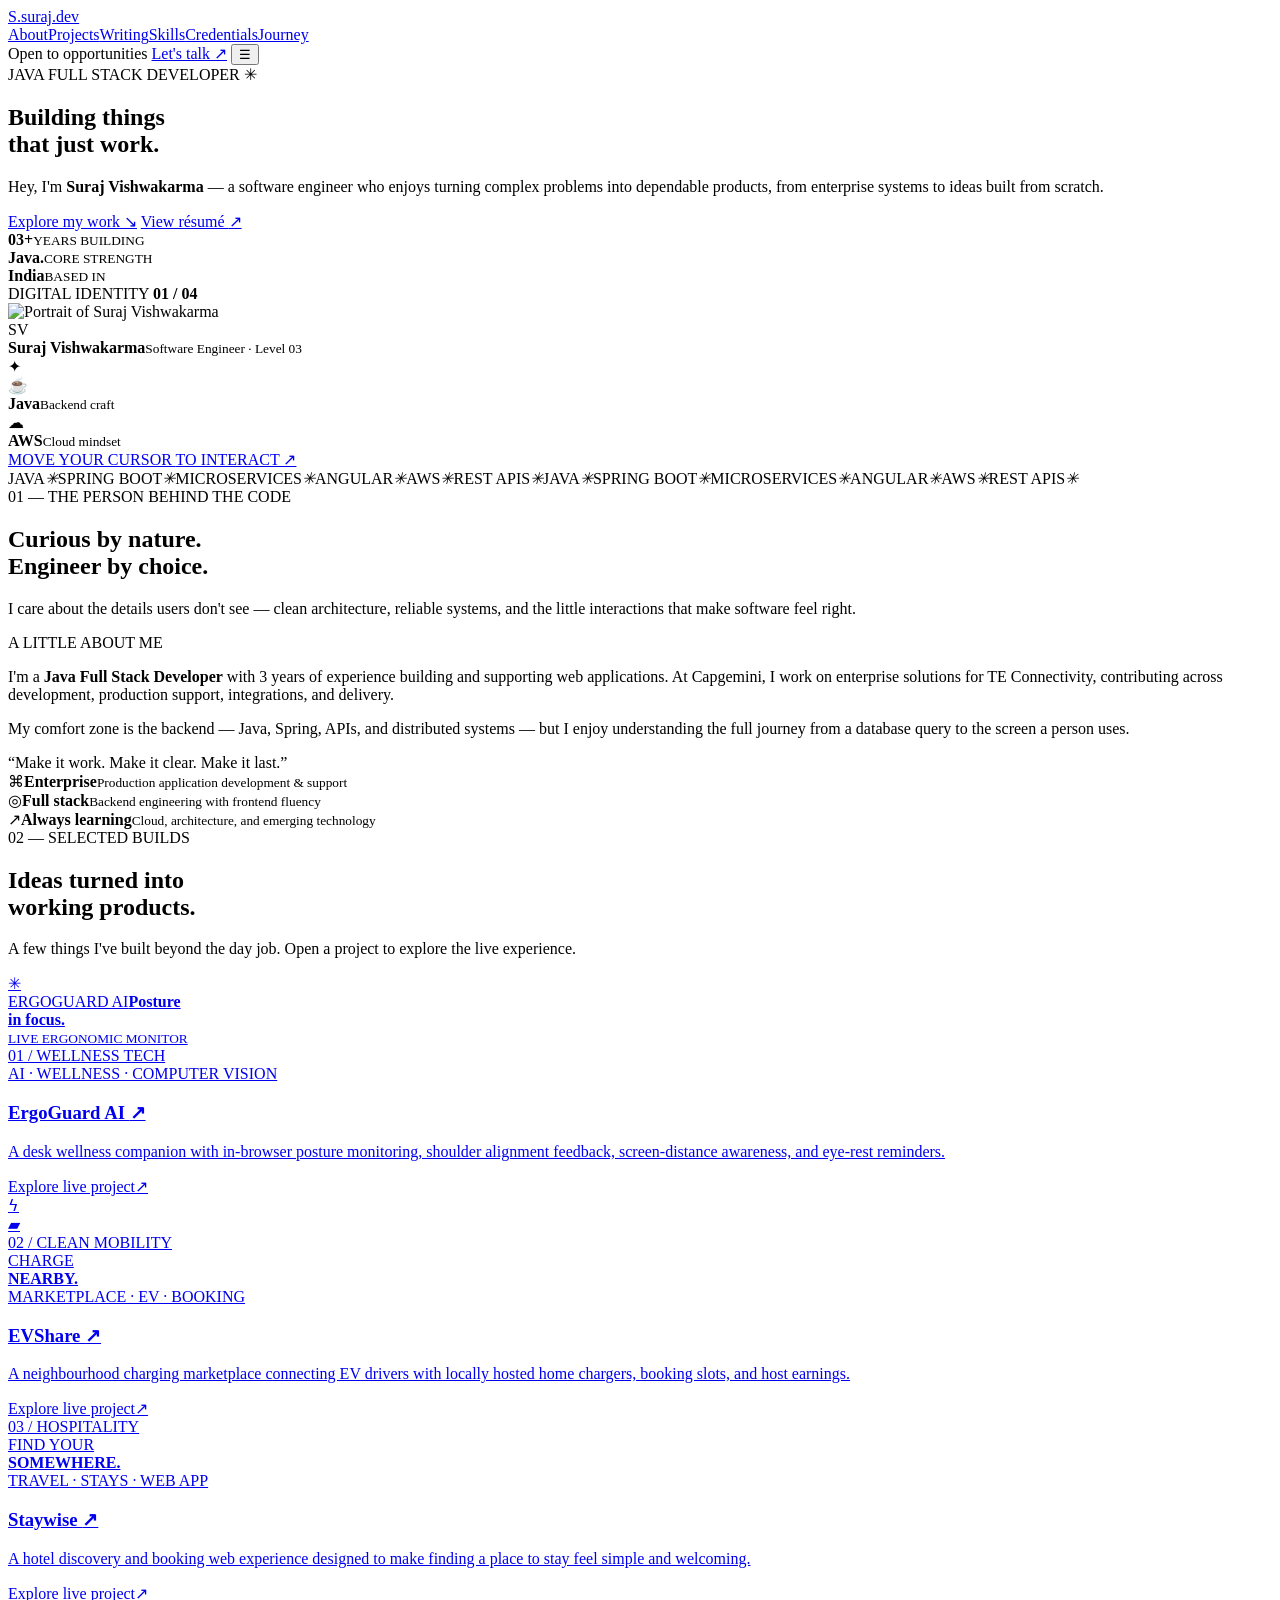
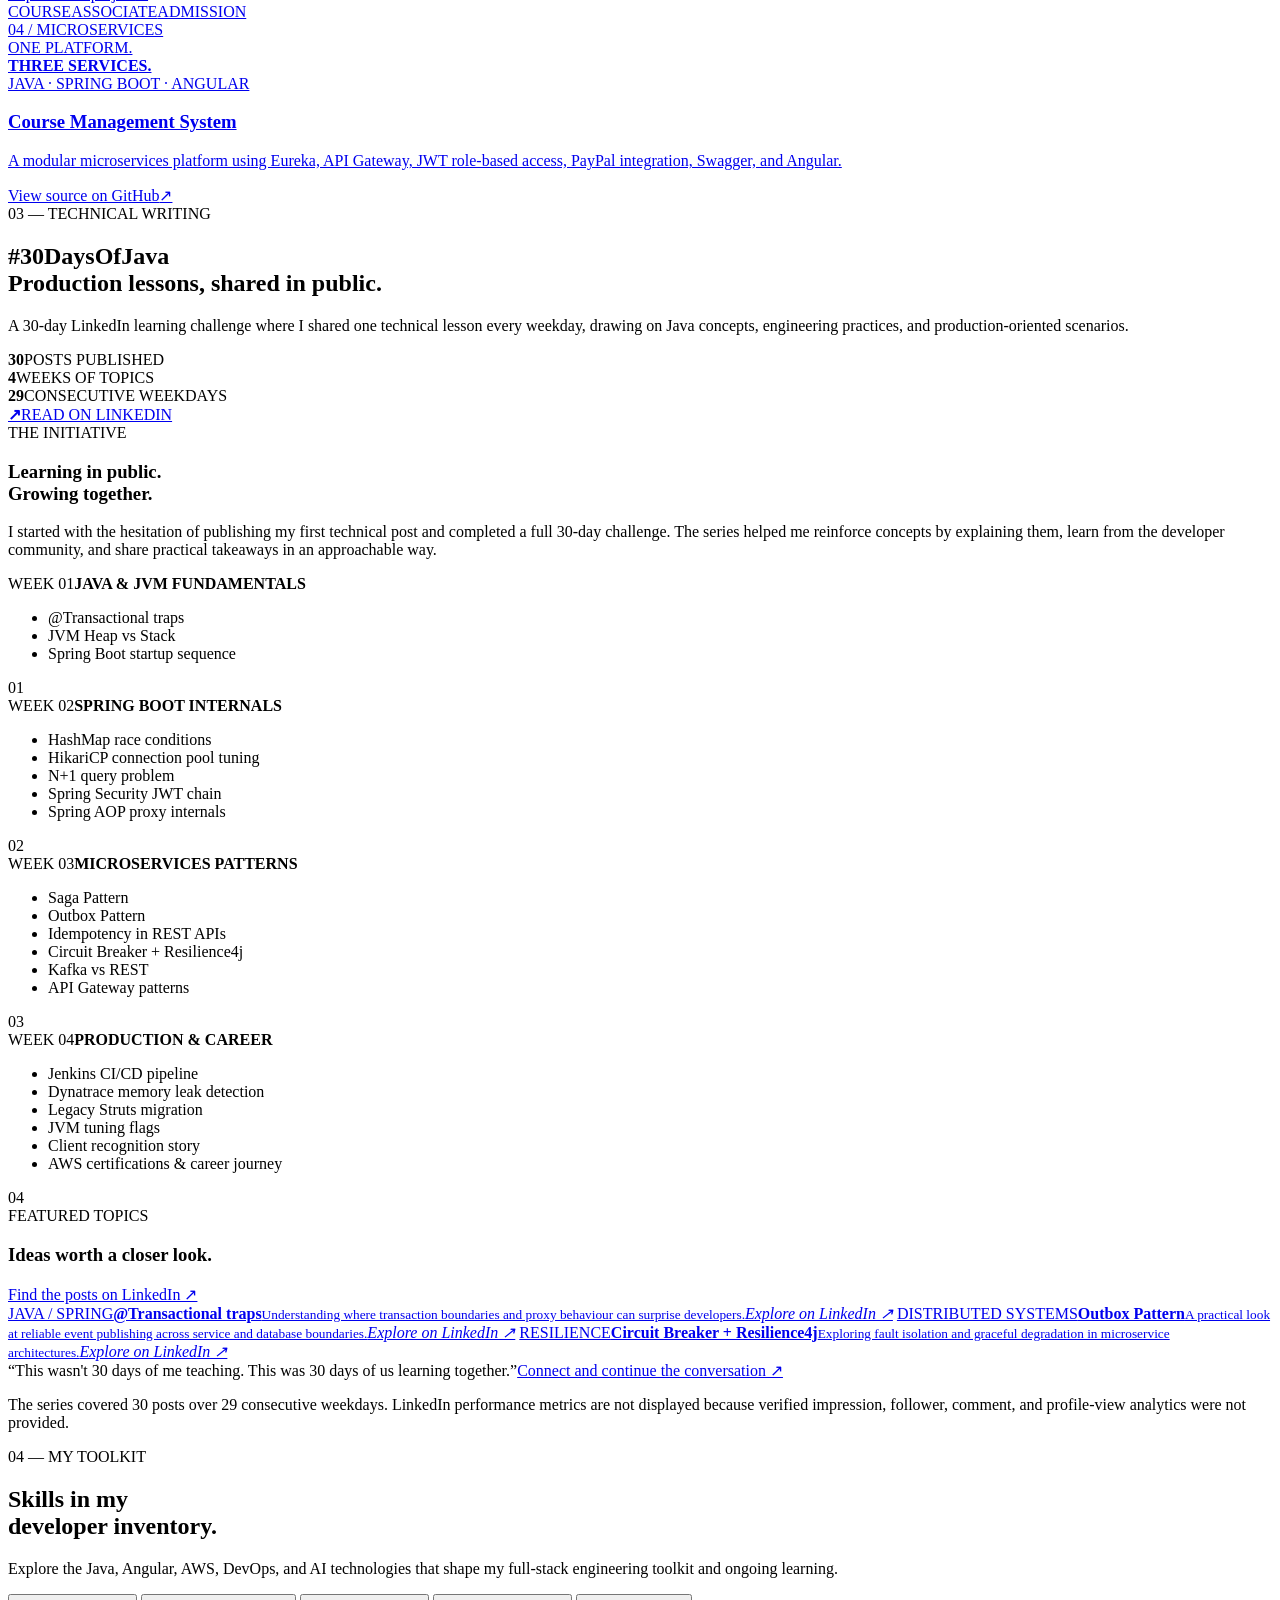
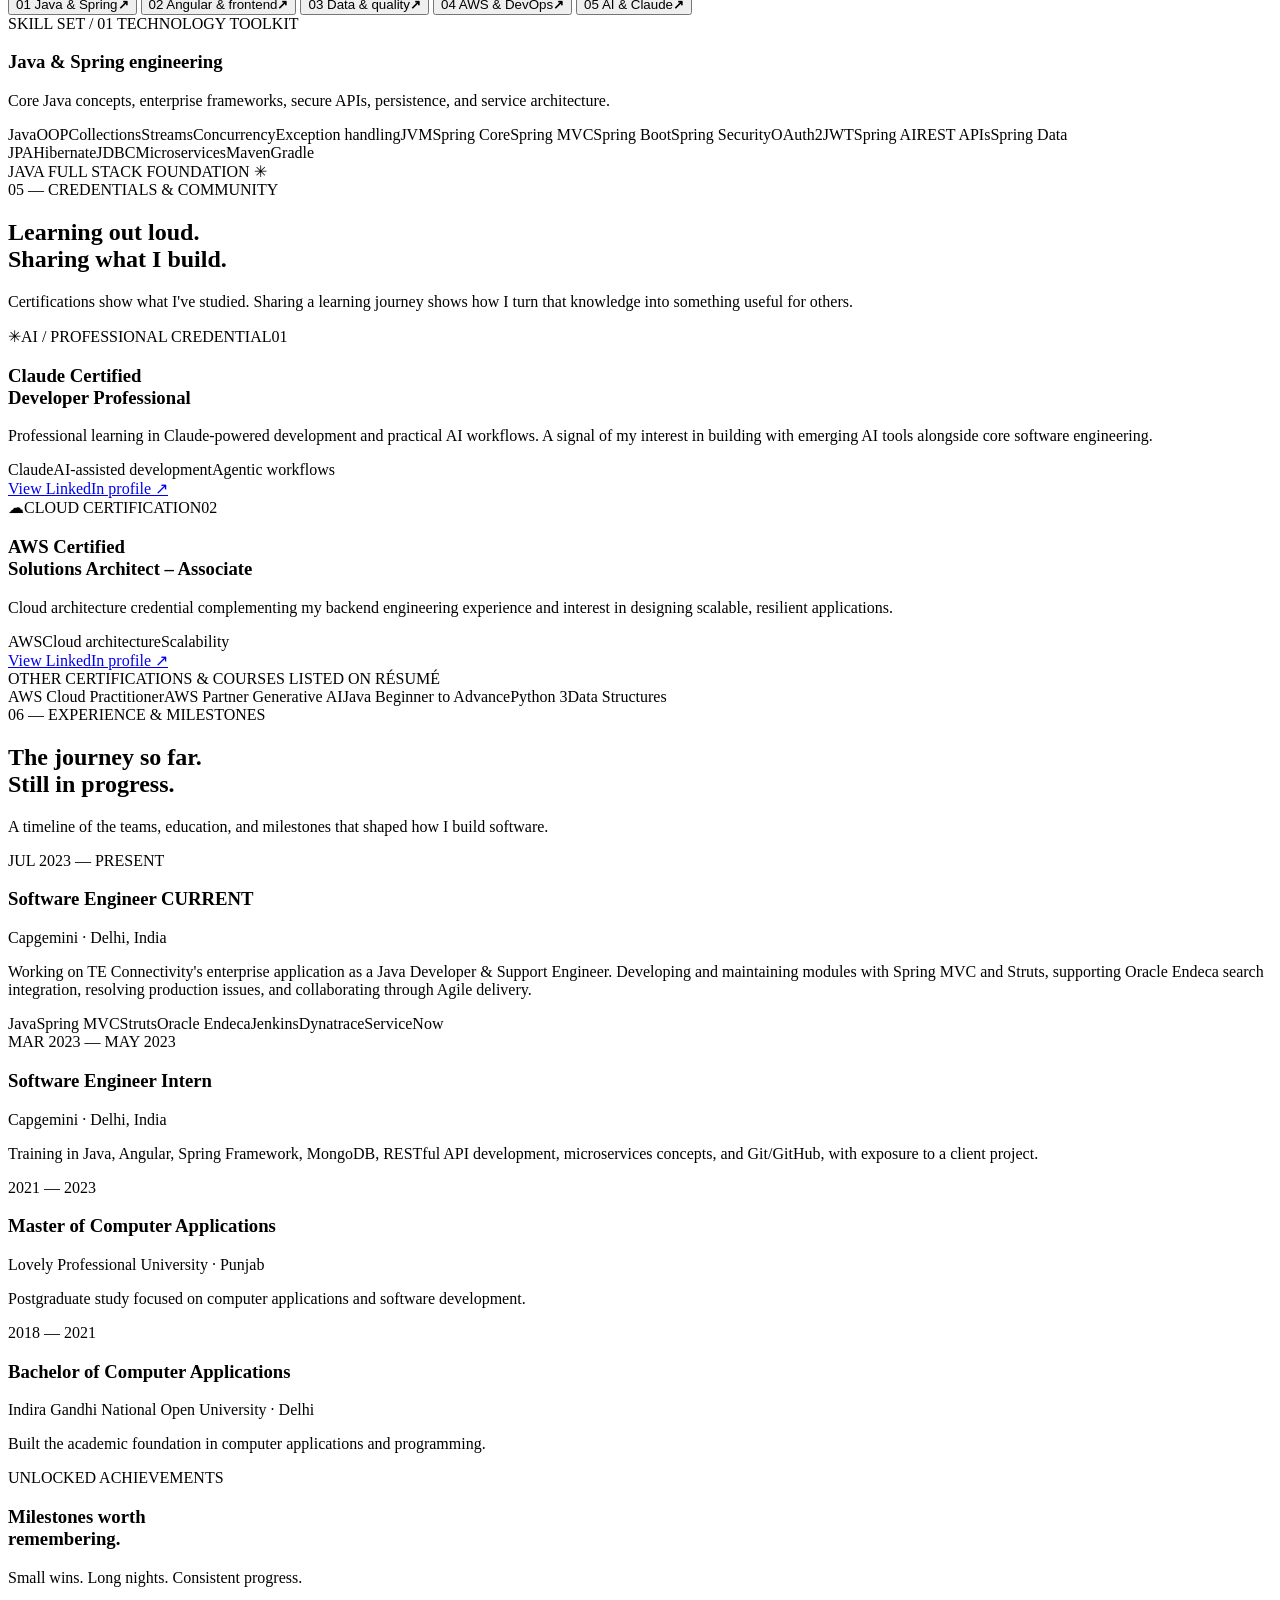
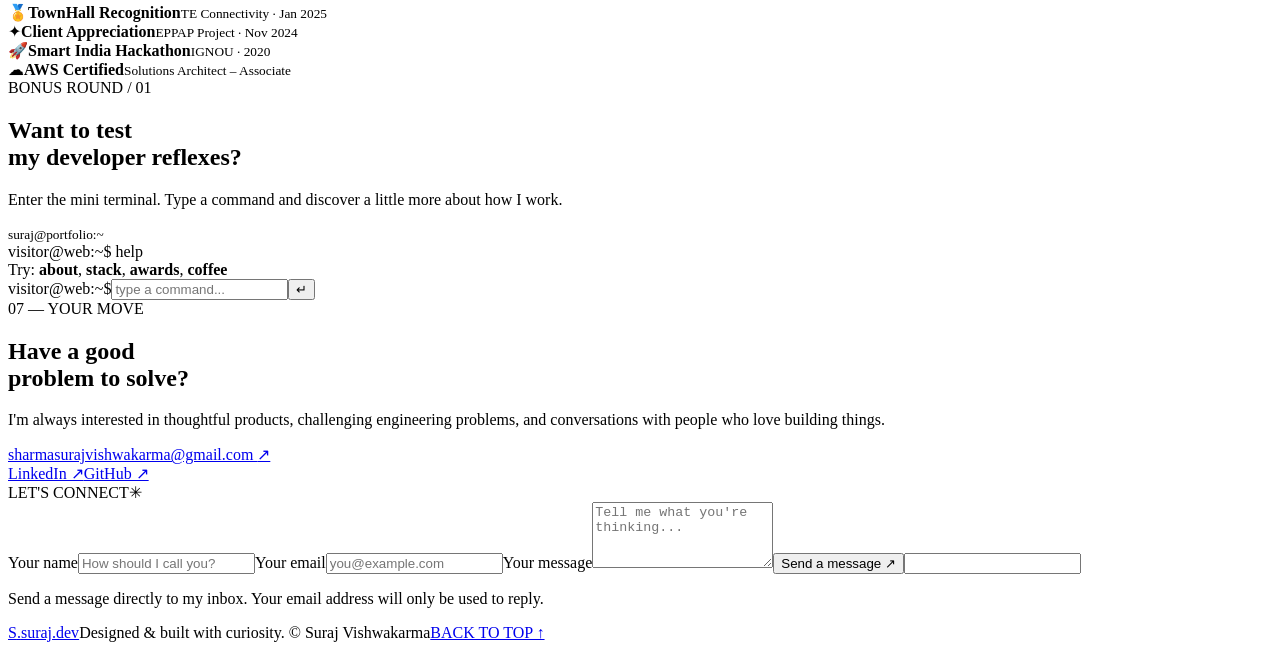
==== commit 1997152e: "edited protection" ====
--- a/src/main/resources/static/index.html
+++ b/src/main/resources/static/index.html
@@ -1,9 +1,24 @@
 <!DOCTYPE html>
 <html lang="en">
 <head>
+  <!-- Google tag (gtag.js) -->
+  <script async src="https://www.googletagmanager.com/gtag/js?id=G-Z3CFLXS6WL"></script>
+  <script>
+    window.dataLayer = window.dataLayer || [];
+    function gtag(){dataLayer.push(arguments);}
+    gtag('js', new Date());
+    gtag('config', 'G-Z3CFLXS6WL');
+  </script>
   <meta charset="UTF-8">
   <meta name="viewport" content="width=device-width, initial-scale=1.0">
-  <meta name="theme-color" content="#090d13">
+  <meta name="theme-color" content="#050d20">
+  <meta name="apple-mobile-web-app-capable" content="yes">
+  <meta name="apple-mobile-web-app-status-bar-style" content="black-translucent">
+  <meta name="apple-mobile-web-app-title" content="Suraj Portfolio">
+  <meta name="mobile-web-app-capable" content="yes">
+  <link rel="manifest" href="/manifest.json">
+  <link rel="icon" type="image/png" sizes="192x192" href="/images/app-icon-192.png">
+  <link rel="apple-touch-icon" href="/images/apple-touch-icon.png">
   <meta name="description" content="Suraj Vishwakarma — Java Full Stack Developer building reliable enterprise applications and thoughtful digital products.">
   <title>Suraj Vishwakarma — Java Full Stack Developer</title>
   <link rel="preconnect" href="https://fonts.googleapis.com">
@@ -52,7 +67,7 @@
         </div>
         <div class="floating-chip chip-java"><span class="chip-icon">☕</span><div><b>Java</b><small>Backend craft</small></div></div>
         <div class="floating-chip chip-cloud"><span class="chip-icon">☁</span><div><b>AWS</b><small>Cloud mindset</small></div></div>
-        <div class="visual-label label-bottom">MOVE YOUR CURSOR <span>TO INTERACT ↗</span></div>
+        <a class="visual-label label-bottom interact-link" href="#contact" aria-label="Go to the Let’s Connect contact section">MOVE YOUR CURSOR <span>TO INTERACT ↗</span></a>
       </div>
     </section>
 
@@ -90,10 +105,10 @@
           <div class="project-art stay-art"><div class="stay-sun"></div><div class="stay-building"><i></i><i></i><i></i><i></i><i></i><i></i></div><span class="art-tag">03 / HOSPITALITY</span><div class="stay-copy">FIND YOUR<br><b>SOMEWHERE.</b></div></div>
           <div class="project-info"><div><span class="project-type">TRAVEL · STAYS · WEB APP</span><h3>Staywise <span>↗</span></h3><p>A hotel discovery and booking web experience designed to make finding a place to stay feel simple and welcoming.</p></div><div class="project-foot"><span>Explore live project</span><span class="arrow-circle">↗</span></div></div>
         </a>
-        <article class="project-card">
+        <a class="project-card" href="https://github.com/surajwakka/JFS-Project-CG" target="_blank" rel="noopener noreferrer" aria-label="View Course Management System source code on GitHub">
           <div class="project-art course-art"><div class="course-stack"><span>COURSE</span><span>ASSOCIATE</span><span>ADMISSION</span></div><span class="art-tag">04 / MICROSERVICES</span><div class="course-caption">ONE PLATFORM.<br><b>THREE SERVICES.</b></div></div>
-          <div class="project-info"><div><span class="project-type">JAVA · SPRING BOOT · ANGULAR</span><h3>Course Management System</h3><p>A modular microservices platform using Eureka, API Gateway, JWT role-based access, PayPal integration, Swagger, and Angular.</p></div><div class="project-foot"><span>Personal full-stack project</span><span class="arrow-circle">⌘</span></div></div>
-        </article>
+          <div class="project-info"><div><span class="project-type">JAVA · SPRING BOOT · ANGULAR</span><h3>Course Management System</h3><p>A modular microservices platform using Eureka, API Gateway, JWT role-based access, PayPal integration, Swagger, and Angular.</p></div><div class="project-foot"><span>View source on GitHub</span><span class="arrow-circle">↗</span></div></div>
+        </a>
       </div>
     </section>
 
@@ -188,12 +203,23 @@
 
     <section class="section-shell contact-section" id="contact">
       <div class="contact-left"><span class="section-kicker">07 — YOUR MOVE</span><h2>Have a good<br>problem to <span class="gradient-text">solve?</span></h2><p>I'm always interested in thoughtful products, challenging engineering problems, and conversations with people who love building things.</p><a class="email-link" href="mailto:sharmasurajvishwakarma@gmail.com">sharmasurajvishwakarma@gmail.com <span>↗</span></a><div class="social-links"><a href="https://www.linkedin.com/in/surajvishwakarma99" target="_blank" rel="noreferrer">LinkedIn ↗</a><a href="https://github.com/surajwakka" target="_blank" rel="noreferrer">GitHub ↗</a></div></div>
-      <form class="contact-form" id="contactForm"><div class="form-heading"><span>LET'S CONNECT</span><span class="form-spark">✳</span></div><label>Your name<input name="name" required maxlength="80" placeholder="How should I call you?"></label><label>Your email<input name="email" type="email" required maxlength="160" placeholder="you@example.com"></label><label>Your message<textarea name="message" required maxlength="2000" rows="4" placeholder="Tell me what you're thinking..."></textarea></label><button class="button button-primary form-submit" type="submit">Send a message <span>↗</span></button><p class="form-status" id="formStatus" aria-live="polite">The form demo uses the Java API. Email delivery needs a mail provider connection.</p></form>
+      <form class="contact-form" id="contactForm"><div class="form-heading"><span>LET'S CONNECT</span><span class="form-spark">✳</span></div><label>Your name<input name="name" required maxlength="80" placeholder="How should I call you?"></label><label>Your email<input name="email" type="email" required maxlength="160" placeholder="you@example.com"></label><label>Your message<textarea name="message" required maxlength="2000" rows="4" placeholder="Tell me what you're thinking..."></textarea></label><button class="button button-primary form-submit" type="submit">Send a message <span>↗</span></button><input type="text" name="_honey" tabindex="-1" autocomplete="off" aria-hidden="true" class="form-honeypot">
+        <p class="form-status" id="formStatus" aria-live="polite">Send a message directly to my inbox. Your email address will only be used to reply.</p></form>
     </section>
   </main>
 
   <footer class="footer"><a class="brand" href="#home"><span class="brand-mark">S<span>.</span></span><span>suraj<span class="muted">.dev</span></span></a><span>Designed & built with curiosity. © <span id="year"></span> Suraj Vishwakarma</span><a href="#home">BACK TO TOP ↑</a></footer>
   <div class="toast" id="toast"></div>
   <script type="module" src="/js/app.js"></script>
+
+  <script>
+    if ("serviceWorker" in navigator) {
+      window.addEventListener("load", () => {
+        navigator.serviceWorker.register("/service-worker.js")
+          .catch((error) => console.warn("PWA service worker registration failed:", error));
+      });
+    }
+  </script>
+  <script src="/js/protection.js" defer></script>
 </body>
 </html>
